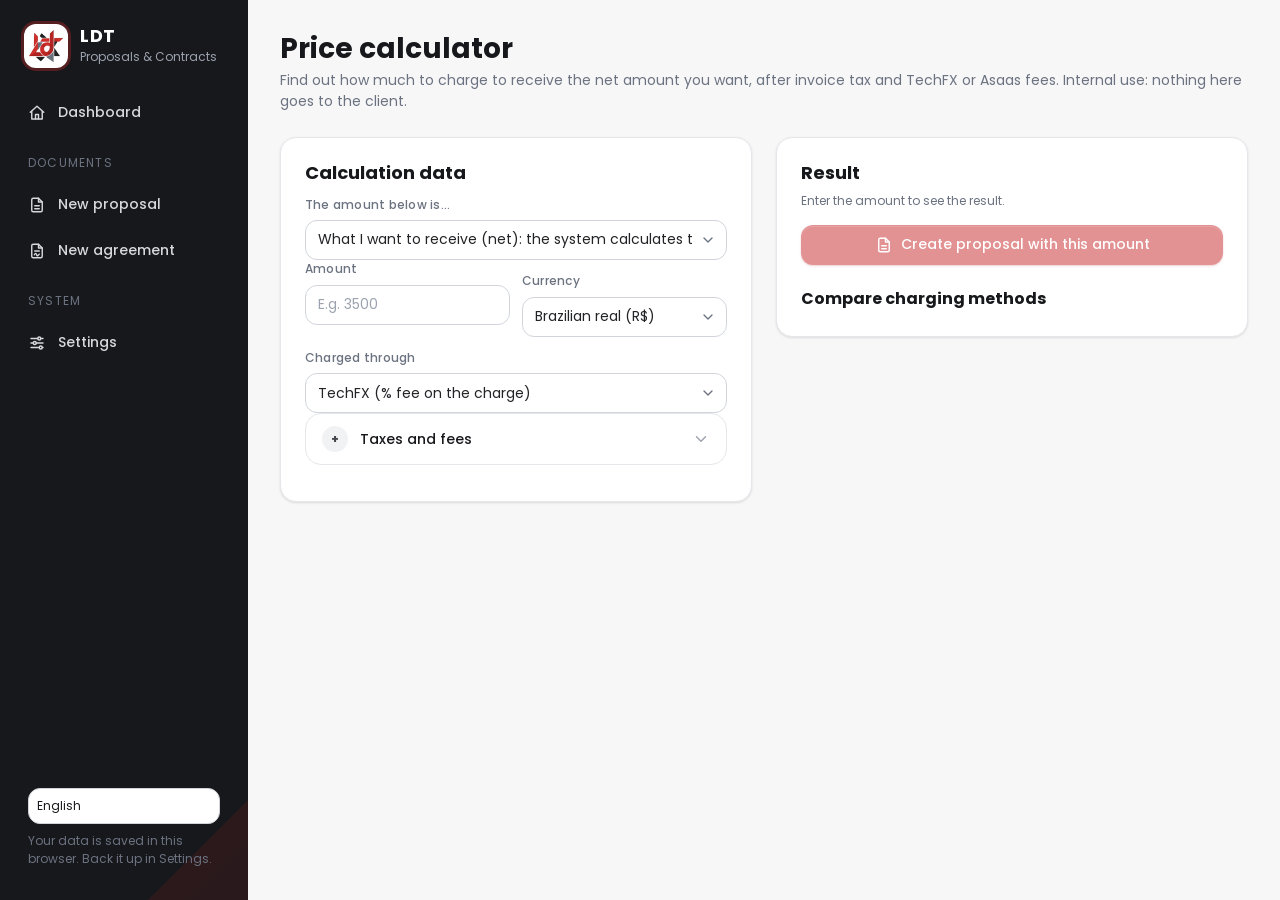
==== calculadora/index.html @ de551b63 "Atualizacao 13-11-2026 21:10" ====
<!doctype html>
<html lang="pt-BR">
<head>
<meta charset="utf-8">
<meta name="viewport" content="width=device-width,initial-scale=1">
<title>Calculadora de preço · LDT Propostas &amp; Contratos</title>
<meta name="robots" content="noindex,nofollow">
<meta name="theme-color" content="#17181B">
<link rel="icon" type="image/png" href="../assets/img/favicon.png">
<link rel="apple-touch-icon" href="../assets/img/apple-touch-icon.png">
<link rel="preload" href="../assets/fonts/poppins-400.woff" as="font" type="font/woff" crossorigin>
<link rel="stylesheet" href="../assets/css/tokens.css">
<link rel="stylesheet" href="../assets/css/base.css">
<link rel="stylesheet" href="../assets/css/app.css">
<link rel="stylesheet" href="../assets/css/documents.css">
</head>
<body data-root="../">
<noscript><p style="padding:24px">Este sistema precisa de JavaScript para funcionar.</p></noscript>
<div id="content" tabindex="-1">
  <div class="page">
    <header class="page-head"><div><h1>Calculadora de preço</h1><p>Descubra quanto cobrar para receber o líquido que você quer, descontando imposto da nota fiscal e taxas da TechFX ou do Asaas. Uso interno: nada daqui vai para o cliente.</p></div></header>
    <div class="cfg-grid" id="calc">
      <section class="card cfg-card" aria-labelledby="h-in">
        <h2 id="h-in">Dados do cálculo</h2>
        <label class="field"><span>O valor abaixo é…</span>
          <select data-k="modo"><option value="liq">Quanto quero receber (líquido): o sistema calcula o preço</option><option value="preco">O preço que vou cobrar: o sistema mostra quanto sobra</option></select></label>
        <div class="row">
          <label class="field"><span>Valor</span><input data-k="v1" placeholder="Ex.: 3500" inputmode="decimal"></label>
          <label class="field"><span>Moeda</span><select data-k="moeda"><option value="BRL">Real (R$)</option><option value="USD">Dólar (US$)</option><option value="EUR">Euro (€)</option></select></label>
        </div>
        <label class="field"><span>Cobrança pelo</span><select data-k="gateway"><option value="techfx">TechFX (taxa % sobre a cobrança)</option><option value="asaas">Asaas (Pix, boleto ou cartão)</option></select></label>
        <div id="asaasBox">
          <div class="row">
            <label class="field"><span>Forma de pagamento (Asaas)</span><select data-k="meio"><option value="pix">Pix</option><option value="boleto">Boleto</option><option value="cartao">Cartão de crédito</option></select></label>
            <label class="field" id="f-parc"><span>Parcelas</span><select data-k="parc"><option>1</option><option>2</option><option>3</option><option>4</option><option>5</option><option>6</option><option>7</option><option>8</option><option>9</option><option>10</option><option>11</option><option>12</option></select></label>
          </div>
          <label class="check" id="f-antic"><input type="checkbox" data-k="antic"> Antecipar recebimento (cobra por mês antecipado)</label>
        </div>

        <details class="acc"><summary><span class="step">+</span>Impostos e taxas<svg class="i chev" aria-hidden="true"><use href="#i-chevron"/></svg></summary><div class="acc-body">
          <div class="row"><label class="field"><span>Imposto da nota fiscal (%)</span><input data-k="imp" inputmode="decimal"></label><label class="field"><span>Taxa TechFX (%)</span><input data-k="techfx" inputmode="decimal"></label></div>
          <div class="row"><label class="field"><span>Outros custos (%)</span><input data-k="oc" inputmode="decimal"></label>
          <label class="field"><span>Arredondar o preço calculado</span><select data-k="arr"><option value="0">Sem arredondar</option><option value="1">Para cima, ao inteiro</option><option value="10">Para cima, múltiplo de 10</option><option value="50">Para cima, múltiplo de 50</option></select></label></div>
          <p class="sub">Taxas do Asaas</p>
          <div class="row"><label class="field"><span>Pix (R$)</span><input data-k="fpix" inputmode="decimal"></label><label class="field"><span>Boleto (R$)</span><input data-k="fbol" inputmode="decimal"></label></div>
          <div class="row three"><label class="field"><span>Cartão 1x (%)</span><input data-k="c1" inputmode="decimal"></label><label class="field"><span>Cartão 2–6x (%)</span><input data-k="c2" inputmode="decimal"></label><label class="field"><span>Cartão 7–12x (%)</span><input data-k="c3" inputmode="decimal"></label></div>
          <div class="row"><label class="field"><span>Cartão: taxa fixa (R$)</span><input data-k="fcar" inputmode="decimal"></label><label class="field"><span>Antecipação (% ao mês)</span><input data-k="fant" inputmode="decimal"></label></div>
          <p class="hint">Alterações aqui valem só para este cálculo. Para mudar os padrões, use Configurações.</p>
        </div></details>
      </section>
      <section class="card cfg-card" aria-labelledby="h-out">
        <h2 id="h-out">Resultado</h2>
        <div id="calcOut" aria-live="polite"></div>
        <button class="btn btn-primary btn-block" id="use" type="button" style="margin-top:16px"><svg class="i" aria-hidden="true"><use href="#i-file"/></svg>Criar proposta com este valor</button>
        <h3 style="margin:24px 0 4px;font-size:1rem">Comparar formas de cobrança</h3>
        <div id="cmpOut"></div>
      </section>
    </div>
  </div>
</div>
<script src="../assets/js/core/format.js"></script>
<script src="../assets/js/core/store.js"></script>
<script src="../assets/js/core/docs-i18n.js"></script>
<script src="../assets/js/core/pricing.js"></script>
<script src="../assets/js/core/i18n-dict.js"></script>
<script src="../assets/js/core/i18n.js"></script>
<script src="../assets/js/core/ui.js"></script>
<script src="../assets/js/modules/shell.js"></script>
<script src="../assets/js/modules/calculadora.js"></script>
</body>
</html>
---- assets/css/tokens.css ----
/* ==========================================================================
   LDT · Design Tokens
   Paleta extraída da logo (vermelho, grafite e cinza). Escala de espaçamento
   de 4 px, motion entre 200 e 500 ms (Framework LDT · Módulo 3).
   ========================================================================== */
@font-face{font-family:"Poppins";font-style:normal;font-weight:400;font-display:swap;src:url("../fonts/poppins-400.woff") format("woff")}
@font-face{font-family:"Poppins";font-style:normal;font-weight:500;font-display:swap;src:url("../fonts/poppins-500.woff") format("woff")}
@font-face{font-family:"Poppins";font-style:normal;font-weight:700;font-display:swap;src:url("../fonts/poppins-700.woff") format("woff")}

:root{
  /* Cores · marca */
  --red-50:#FEF3F3; --red-100:#FBE3E3; --red-200:#F5BDBE;
  --red-500:#C8282A; --red-600:#A71F22; --red-700:#861819;
  /* Cores · neutras */
  --ink-950:#101113; --ink-900:#17181B; --ink-800:#222326; --ink-700:#2E3035; --ink-600:#44474E;
  --gray-500:#6B7280; --gray-400:#9CA3AF; --gray-300:#D1D5DB; --gray-200:#E5E7EB; --gray-100:#F1F2F4; --gray-50:#F7F7F8;
  --white:#FFFFFF;
  /* Cores · estados */
  --ok-700:#166534;   --ok-100:#DCFCE7;
  --warn-700:#92400E; --warn-100:#FEF3C7;
  --info-700:#1E40AF; --info-100:#DBEAFE;
  --danger-700:#991B1B; --danger-100:#FEE2E2;

  /* Tipografia */
  --font-sans:"Poppins",system-ui,-apple-system,"Segoe UI",Roboto,Arial,sans-serif;
  --fs-xs:.75rem; --fs-sm:.8125rem; --fs-md:.875rem; --fs-base:1rem; --fs-lg:1.125rem;
  --fs-xl:1.375rem; --fs-2xl:1.75rem; --fs-3xl:2.25rem;
  --lh-tight:1.2; --lh-base:1.55;

  /* Espaçamento (4 px) */
  --s-1:4px; --s-2:8px; --s-3:12px; --s-4:16px; --s-5:20px; --s-6:24px; --s-8:32px; --s-10:40px; --s-12:48px; --s-16:64px;

  /* Raios, sombras e motion */
  --r-sm:8px; --r-md:12px; --r-lg:16px; --r-xl:24px; --r-pill:999px;
  --sh-xs:0 1px 2px rgba(16,17,19,.06);
  --sh-sm:0 1px 3px rgba(16,17,19,.08),0 1px 2px rgba(16,17,19,.04);
  --sh-md:0 6px 16px -4px rgba(16,17,19,.12),0 2px 6px rgba(16,17,19,.05);
  --sh-lg:0 18px 40px -12px rgba(16,17,19,.25);
  --ease:cubic-bezier(.2,.7,.2,1);
  --t-fast:200ms; --t-base:300ms;

  /* Layout */
  --sidebar-w:248px; --form-w:460px; --bar-h:72px;
  --focus:0 0 0 3px rgba(200,40,42,.28);
}
@media (prefers-reduced-motion:reduce){:root{--t-fast:1ms;--t-base:1ms}}
---- assets/css/base.css ----
/* Reset + componentes base */
*,*::before,*::after{box-sizing:border-box}
*{margin:0}
html{-webkit-text-size-adjust:100%;text-size-adjust:100%}
body{font-family:var(--font-sans);font-size:var(--fs-md);line-height:var(--lh-base);color:var(--ink-800);background:var(--gray-50);-webkit-font-smoothing:antialiased;-webkit-print-color-adjust:exact;print-color-adjust:exact}
img,svg{display:block;max-width:100%}
button,input,select,textarea{font:inherit;color:inherit}
a{color:var(--red-600);text-decoration:none}
a:hover{text-decoration:underline}
h1,h2,h3,h4{line-height:var(--lh-tight);color:var(--ink-900);font-weight:700}
:focus-visible{outline:none;box-shadow:var(--focus);border-radius:var(--r-sm)}
.sr-only{position:absolute;width:1px;height:1px;margin:-1px;padding:0;overflow:hidden;clip:rect(0,0,0,0);white-space:nowrap;border:0}
.skip{position:absolute;left:-999px;top:8px;background:var(--ink-900);color:#fff;padding:var(--s-2) var(--s-4);border-radius:var(--r-sm);z-index:200}
.skip:focus{left:8px}
.i{width:18px;height:18px;flex:none;fill:none;stroke:currentColor;stroke-width:1.9;stroke-linecap:round;stroke-linejoin:round}
.i-lg{width:22px;height:22px}

/* Botões */
.btn{display:inline-flex;align-items:center;justify-content:center;gap:var(--s-2);min-height:40px;padding:0 var(--s-4);border:1px solid transparent;border-radius:var(--r-md);font-weight:500;font-size:var(--fs-md);cursor:pointer;white-space:nowrap;transition:background var(--t-fast) var(--ease),border-color var(--t-fast) var(--ease),box-shadow var(--t-fast) var(--ease),transform var(--t-fast) var(--ease);text-decoration:none}
.btn:hover{text-decoration:none}
.btn:active{transform:translateY(1px)}
.btn-primary{background:var(--red-500);color:#fff;box-shadow:0 1px 2px rgba(167,31,34,.4),inset 0 1px 0 rgba(255,255,255,.14)}
.btn-primary:hover{background:var(--red-600)}
.btn-dark{background:var(--ink-800);color:#fff}.btn-dark:hover{background:var(--ink-950)}
.btn-secondary{background:#fff;color:var(--ink-800);border-color:var(--gray-300);box-shadow:var(--sh-xs)}
.btn-secondary:hover{border-color:var(--gray-400);background:var(--gray-50)}
.btn-ghost{background:transparent;color:var(--ink-600)}
.btn-ghost:hover{background:var(--gray-100)}
.btn-danger{background:#fff;color:var(--danger-700);border-color:var(--red-200)}
.btn-danger:hover{background:var(--danger-100)}
.btn-sm{min-height:32px;padding:0 var(--s-3);font-size:var(--fs-sm);border-radius:var(--r-sm)}
.btn-block{width:100%}
.btn[disabled]{opacity:.5;cursor:not-allowed}
.icon-btn{display:inline-grid;place-items:center;width:32px;height:32px;border:0;border-radius:var(--r-sm);background:transparent;color:var(--gray-500);cursor:pointer;transition:background var(--t-fast) var(--ease),color var(--t-fast) var(--ease)}
.icon-btn:hover{background:var(--gray-100);color:var(--ink-800)}
.icon-btn.danger:hover{background:var(--danger-100);color:var(--danger-700)}

/* Campos */
.field{display:flex;flex-direction:column;gap:6px;margin-top:var(--s-3)}
.field:first-child{margin-top:0}
.field>span,.field>label{font-size:var(--fs-xs);font-weight:500;color:var(--gray-500);letter-spacing:.02em}
.field small{font-size:var(--fs-xs);color:var(--gray-500);line-height:1.4}
.field small.warn{color:var(--warn-700)}
input[type=text],input[type=date],input[type=email],input[type=tel],input[type=number],input:not([type]),select,textarea{width:100%;min-height:40px;padding:8px 12px;border:1px solid var(--gray-300);border-radius:var(--r-md);background:#fff;font-size:var(--fs-md);transition:border-color var(--t-fast) var(--ease),box-shadow var(--t-fast) var(--ease)}
textarea{resize:vertical;min-height:88px;line-height:1.5}
input:hover,select:hover,textarea:hover{border-color:var(--gray-400)}
input:focus,select:focus,textarea:focus{outline:none;border-color:var(--red-500);box-shadow:var(--focus)}
input::placeholder,textarea::placeholder{color:var(--gray-400)}
select{appearance:none;background-image:url("data:image/svg+xml,%3Csvg xmlns='http://www.w3.org/2000/svg' width='16' height='16' viewBox='0 0 24 24' fill='none' stroke='%236B7280' stroke-width='2' stroke-linecap='round' stroke-linejoin='round'%3E%3Cpath d='M6 9l6 6 6-6'/%3E%3C/svg%3E");background-repeat:no-repeat;background-position:right 10px center;padding-right:34px}
.row{display:grid;grid-template-columns:1fr 1fr;gap:var(--s-3)}
.row.three{grid-template-columns:repeat(3,1fr)}
.check{display:flex;align-items:flex-start;gap:var(--s-2);margin-top:var(--s-3);font-size:var(--fs-md);color:var(--ink-700);cursor:pointer}
.check input{width:18px;height:18px;margin-top:2px;accent-color:var(--red-500);flex:none}
.hint{font-size:var(--fs-xs);color:var(--gray-500);margin-top:var(--s-2);line-height:1.45}
.sub{font-size:var(--fs-xs);font-weight:700;letter-spacing:.08em;text-transform:uppercase;color:var(--red-600);margin:var(--s-5) 0 0}

/* Cards, badges, tabelas */
.card{background:#fff;border:1px solid var(--gray-200);border-radius:var(--r-lg);box-shadow:var(--sh-sm)}
.badge{display:inline-flex;align-items:center;gap:6px;padding:2px 10px;border-radius:var(--r-pill);font-size:var(--fs-xs);font-weight:500;background:var(--gray-100);color:var(--ink-600)}
.badge::before{content:"";width:6px;height:6px;border-radius:50%;background:currentColor}
.badge.ok{background:var(--ok-100);color:var(--ok-700)}
.badge.warn{background:var(--warn-100);color:var(--warn-700)}
.badge.info{background:var(--info-100);color:var(--info-700)}
.badge.danger{background:var(--danger-100);color:var(--danger-700)}
.badge.red{background:var(--red-100);color:var(--red-700)}
.chip{display:inline-flex;align-items:center;min-height:32px;padding:0 var(--s-3);border:1px solid var(--gray-300);border-radius:var(--r-pill);background:#fff;font-size:var(--fs-sm);cursor:pointer;color:var(--ink-600);transition:all var(--t-fast) var(--ease)}
.chip:hover{border-color:var(--gray-400)}
.chip[aria-pressed=true]{background:var(--ink-800);border-color:var(--ink-800);color:#fff}

/* Modal e toast */
.modal-back{position:fixed;inset:0;background:rgba(16,17,19,.55);display:grid;place-items:center;padding:var(--s-4);z-index:100;animation:fade var(--t-fast) var(--ease)}
.modal{width:min(440px,100%);background:#fff;border-radius:var(--r-xl);box-shadow:var(--sh-lg);padding:var(--s-6);animation:pop var(--t-base) var(--ease)}
.modal h2{font-size:var(--fs-lg);margin-bottom:var(--s-2)}
.modal p{color:var(--gray-500);font-size:var(--fs-md)}
.modal-actions{display:flex;justify-content:flex-end;gap:var(--s-2);margin-top:var(--s-6)}
.toasts{position:fixed;right:var(--s-4);bottom:var(--s-4);display:flex;flex-direction:column;gap:var(--s-2);z-index:150;max-width:min(380px,calc(100vw - 32px))}
.toast{display:flex;gap:var(--s-3);align-items:flex-start;background:var(--ink-900);color:#fff;padding:var(--s-3) var(--s-4);border-radius:var(--r-md);box-shadow:var(--sh-lg);font-size:var(--fs-md);animation:slide var(--t-base) var(--ease)}
.toast.ok .i{color:#86EFAC}.toast.err .i{color:#FCA5A5}.toast.warn .i{color:#FCD34D}
@keyframes fade{from{opacity:0}to{opacity:1}}
@keyframes pop{from{opacity:0;transform:translateY(8px) scale(.98)}to{opacity:1;transform:none}}
@keyframes slide{from{opacity:0;transform:translateX(16px)}to{opacity:1;transform:none}}
---- assets/css/app.css ----
/* App shell, painel, editor */
.app{display:grid;grid-template-columns:var(--sidebar-w) minmax(0,1fr);min-height:100vh}
.sidebar{position:sticky;top:0;height:100vh;display:flex;flex-direction:column;background:var(--ink-900);color:#fff;padding:var(--s-5) var(--s-4);overflow:hidden}
.sidebar::before{content:"";position:absolute;inset:auto -60px -60px auto;width:220px;height:220px;background:linear-gradient(135deg,var(--red-500),var(--red-700));clip-path:polygon(100% 0,100% 100%,0 100%);opacity:.14;pointer-events:none}
.brand{display:flex;align-items:center;gap:var(--s-3);padding:var(--s-1) var(--s-2) var(--s-6);color:#fff;text-decoration:none}
.brand:hover{text-decoration:none}
.brand-mark{display:grid;place-items:center;width:44px;height:44px;border-radius:var(--r-md);background:#fff;overflow:hidden;box-shadow:0 0 0 3px rgba(200,40,42,.35)}
.brand-mark img{width:36px;height:36px;object-fit:contain}
.brand-text b{display:block;font-size:var(--fs-lg);letter-spacing:.04em;line-height:1.1}
.brand-text small{display:block;font-size:var(--fs-xs);color:var(--gray-400);margin-top:2px}
.nav{display:flex;flex-direction:column;gap:var(--s-1)}
.nav-label{font-size:var(--fs-xs);letter-spacing:.1em;text-transform:uppercase;color:var(--gray-500);padding:var(--s-4) var(--s-3) var(--s-2)}
.nav a{position:relative;display:flex;align-items:center;gap:var(--s-3);padding:10px var(--s-3);border-radius:var(--r-md);color:#D6D8DC;font-weight:500;text-decoration:none;transition:background var(--t-fast) var(--ease),color var(--t-fast) var(--ease)}
.nav a:hover{background:rgba(255,255,255,.07);color:#fff}
.nav a[aria-current=page]{background:rgba(200,40,42,.2);color:#fff}
.nav a[aria-current=page]::before{content:"";position:absolute;left:-16px;top:8px;bottom:8px;width:4px;border-radius:0 4px 4px 0;background:var(--red-500)}
.lang select{width:100%;min-height:36px;border:1px solid var(--gray-300);border-radius:var(--r-md);background:#fff;padding:0 8px;font:inherit;color:var(--ink-900);margin-bottom:var(--s-2)}
.sidebar-foot{margin-top:auto;padding:var(--s-3);font-size:var(--fs-xs);color:var(--gray-500);line-height:1.5;position:relative}
.main{min-width:0}
.page{max-width:1180px;margin:0 auto;padding:var(--s-8) var(--s-8) var(--s-16)}
.page-head{display:flex;justify-content:space-between;align-items:flex-end;gap:var(--s-4);flex-wrap:wrap;margin-bottom:var(--s-6)}
.page-head h1{font-size:var(--fs-2xl)}
.page-head p{color:var(--gray-500);margin-top:var(--s-1)}

/* Painel */
.hero{position:relative;overflow:hidden;border-radius:var(--r-xl);background:linear-gradient(120deg,var(--ink-900) 0%,var(--ink-700) 100%);color:#fff;padding:var(--s-10) var(--s-10);margin-bottom:var(--s-6);box-shadow:var(--sh-md)}
.hero::before{content:"";position:absolute;right:-40px;top:-60px;width:360px;height:360px;background:var(--red-500);clip-path:polygon(100% 0,100% 100%,0 0);opacity:.95}
.hero::after{content:"";position:absolute;right:120px;top:0;width:170px;height:170px;background:var(--red-700);clip-path:polygon(0 0,100% 0,0 100%);opacity:.9}
.hero>*{position:relative;z-index:1}
.hero .eyebrow{font-size:var(--fs-xs);letter-spacing:.14em;text-transform:uppercase;color:#FCA5A5;font-weight:700}
.hero h1{color:#fff;font-size:var(--fs-3xl);margin:var(--s-2) 0 var(--s-2);max-width:18ch}
.hero p{color:#C9CBD1;max-width:46ch}
.hero-actions{display:flex;gap:var(--s-3);flex-wrap:wrap;margin-top:var(--s-6)}
.hero .btn-secondary{background:rgba(255,255,255,.1);color:#fff;border-color:rgba(255,255,255,.25);box-shadow:none}
.hero .btn-secondary:hover{background:rgba(255,255,255,.18)}
.kpis{display:grid;grid-template-columns:repeat(4,1fr);gap:var(--s-4);margin-bottom:var(--s-6)}
.kpi{padding:var(--s-5);position:relative;overflow:hidden}
.kpi .k-icon{display:grid;place-items:center;width:36px;height:36px;border-radius:var(--r-sm);background:var(--red-50);color:var(--red-500);margin-bottom:var(--s-3)}
.kpi .k-label{font-size:var(--fs-sm);color:var(--gray-500)}
.kpi .k-value{font-size:var(--fs-2xl);font-weight:700;color:var(--ink-900);line-height:1.2;margin-top:2px;font-variant-numeric:tabular-nums}
.kpi .k-note{font-size:var(--fs-xs);color:var(--gray-500);margin-top:var(--s-1)}
.list-head{display:flex;gap:var(--s-3);align-items:center;flex-wrap:wrap;padding:var(--s-4) var(--s-5);border-bottom:1px solid var(--gray-200)}
.list-head h2{font-size:var(--fs-lg);margin-right:auto}
.search{position:relative;min-width:220px}
.search .i{position:absolute;left:12px;top:11px;color:var(--gray-400)}
.search input{padding-left:36px}
.table-wrap{overflow-x:auto}
table.list{width:100%;border-collapse:collapse}
table.list th{text-align:left;font-size:var(--fs-xs);font-weight:500;letter-spacing:.05em;text-transform:uppercase;color:var(--gray-500);padding:var(--s-3) var(--s-5);background:var(--gray-50);border-bottom:1px solid var(--gray-200);white-space:nowrap}
table.list td{padding:var(--s-3) var(--s-5);border-bottom:1px solid var(--gray-100);vertical-align:middle}
table.list tr:last-child td{border-bottom:0}
table.list tbody tr{transition:background var(--t-fast) var(--ease)}
table.list tbody tr:hover{background:var(--gray-50)}
.doc-title{display:flex;align-items:center;gap:var(--s-3);min-width:220px}
.doc-ico{display:grid;place-items:center;width:36px;height:36px;border-radius:var(--r-sm);flex:none}
.doc-ico.proposta{background:var(--red-50);color:var(--red-500)}
.doc-ico.contrato{background:var(--gray-100);color:var(--ink-700)}
.doc-title a{font-weight:500;color:var(--ink-900)}
.doc-title small{display:block;color:var(--gray-500);font-size:var(--fs-xs)}
.num{font-variant-numeric:tabular-nums;white-space:nowrap}
.row-actions{display:flex;gap:2px;justify-content:flex-end}
.status-select{min-height:32px;padding:2px 30px 2px 10px;font-size:var(--fs-sm);border-radius:var(--r-pill)}
.empty{text-align:center;padding:var(--s-16) var(--s-6);color:var(--gray-500)}
.empty .e-ico{display:grid;place-items:center;width:56px;height:56px;margin:0 auto var(--s-4);border-radius:var(--r-lg);background:var(--red-50);color:var(--red-500)}
.empty h3{font-size:var(--fs-lg);margin-bottom:var(--s-1)}
.empty .btn{margin-top:var(--s-5)}

/* Configurações */
.cfg-grid{display:grid;grid-template-columns:repeat(2,minmax(0,1fr));gap:var(--s-6);align-items:start}
.cfg-card{padding:var(--s-6)}
.cfg-card h2{font-size:var(--fs-lg);margin-bottom:var(--s-1)}
.cfg-card>p{color:var(--gray-500);margin-bottom:var(--s-4)}
.cfg-card.wide{grid-column:1/-1}
.backup-actions{display:flex;gap:var(--s-3);flex-wrap:wrap;margin-top:var(--s-4)}

/* Editor */
.editor{display:flex;flex-direction:column;height:100vh;min-width:0}
.editor-bar{display:flex;align-items:center;justify-content:space-between;gap:var(--s-4);min-height:var(--bar-h);padding:var(--s-3) var(--s-6);background:#fff;border-bottom:1px solid var(--gray-200);flex-wrap:wrap}
.bar-title{font-size:var(--fs-lg)}
.bar-sub{font-size:var(--fs-xs);color:var(--gray-500);display:flex;gap:var(--s-2);align-items:center}
.bar-actions{display:flex;gap:var(--s-2);align-items:center;flex-wrap:wrap}
.bar-actions .status-select{min-width:150px}
.editor-body{flex:1;min-height:0;display:grid;grid-template-columns:var(--form-w) minmax(0,1fr)}
.form-panel{overflow-y:auto;background:#fff;border-right:1px solid var(--gray-200);padding:var(--s-4) var(--s-4) var(--s-16)}
.preview-panel{position:relative;overflow:auto;background:var(--gray-200);background-image:radial-gradient(var(--gray-300) 1px,transparent 1px);background-size:18px 18px;padding:var(--s-8) var(--s-6) var(--s-16)}
.preview-toolbar{position:sticky;top:0;z-index:5;display:flex;justify-content:center;margin:calc(-1*var(--s-4)) 0 var(--s-4)}
.zoom{display:flex;align-items:center;gap:2px;background:var(--ink-900);color:#fff;border-radius:var(--r-pill);padding:4px;box-shadow:var(--sh-md)}
.zoom button{border:0;background:transparent;color:#fff;min-width:32px;height:32px;border-radius:var(--r-pill);cursor:pointer;font-weight:500}
.zoom button:hover{background:rgba(255,255,255,.14)}
.zoom output{min-width:52px;text-align:center;font-size:var(--fs-sm);font-variant-numeric:tabular-nums}
.pending{display:inline-flex;align-items:center;gap:6px;margin-left:var(--s-3);font-size:var(--fs-xs);padding:2px 10px;border-radius:var(--r-pill);background:var(--warn-100);color:var(--warn-700)}
.doc-viewport{display:flex;flex-direction:column;align-items:center;gap:var(--s-6);transform-origin:top center}
.mobile-tabs{display:none}

/* Acordeões do formulário */
.acc{border:1px solid var(--gray-200);border-radius:var(--r-lg);margin-bottom:var(--s-3);background:#fff;transition:box-shadow var(--t-fast) var(--ease)}
.acc[open]{box-shadow:var(--sh-sm);border-color:var(--gray-300)}
.acc>summary{display:flex;align-items:center;gap:var(--s-3);padding:var(--s-3) var(--s-4);cursor:pointer;list-style:none;font-weight:500;color:var(--ink-900);border-radius:var(--r-lg)}
.acc>summary::-webkit-details-marker{display:none}
.acc>summary .step{display:grid;place-items:center;width:26px;height:26px;border-radius:50%;background:var(--gray-100);color:var(--ink-600);font-size:var(--fs-xs);font-weight:700;flex:none}
.acc[open]>summary .step{background:var(--red-500);color:#fff}
.acc>summary .chev{margin-left:auto;color:var(--gray-400);transition:transform var(--t-fast) var(--ease)}
.acc[open]>summary .chev{transform:rotate(180deg)}
.acc-body{padding:0 var(--s-4) var(--s-5)}
.calc-card{margin-top:var(--s-4);border:1px solid var(--gray-200);border-radius:var(--r-md);background:var(--gray-50);padding:var(--s-3) var(--s-4)}
.calc-card h4{font-size:var(--fs-sm);color:var(--red-600);margin-bottom:var(--s-2)}
.ln{display:flex;justify-content:space-between;gap:var(--s-2);font-size:var(--fs-sm);padding:3px 0;color:var(--gray-500)}
.ln b{color:var(--ink-900)}
.ln.tot{border-top:1px solid var(--gray-300);margin-top:var(--s-2);padding-top:var(--s-2);font-weight:700;color:var(--red-600)}
table.ct{width:100%;border-collapse:collapse;margin-top:var(--s-3);font-size:var(--fs-sm)}
table.ct th{background:var(--ink-800);color:#fff;text-align:left;padding:6px 8px;font-weight:500}
table.ct td{padding:6px 8px;border-bottom:1px solid var(--gray-200)}

@media (max-width:1280px){:root{--form-w:400px}.kpis{grid-template-columns:repeat(2,1fr)}}
@media (max-width:1024px){
  .app{grid-template-columns:1fr}
  .sidebar{position:sticky;top:0;z-index:40;height:auto;flex-direction:row;align-items:center;gap:var(--s-3);padding:var(--s-2) var(--s-3);overflow-x:auto}
  .sidebar::before,.nav-label,.sidebar-foot p,.brand-text small{display:none}
  .sidebar-foot{margin:0 0 0 auto;padding:0}
  .brand{padding:0}.brand-mark{width:36px;height:36px}.brand-mark img{width:30px;height:30px}
  .nav{flex-direction:row;gap:var(--s-1)}
  .nav a{padding:8px 12px;white-space:nowrap}.nav a[aria-current=page]::before{display:none}
  .editor{height:auto;min-height:calc(100vh - 54px)}
  .editor-body{display:block}
  .form-panel,.preview-panel{min-height:70vh;border:0}
  .mobile-tabs{display:flex;gap:var(--s-2);padding:var(--s-2) var(--s-4);background:#fff;border-bottom:1px solid var(--gray-200)}
  .mobile-tabs .chip{flex:1;justify-content:center}
  .editor[data-tab=form] .preview-panel,.editor[data-tab=preview] .form-panel{display:none}
  .page{padding:var(--s-5) var(--s-4) var(--s-12)}
  .cfg-grid{grid-template-columns:1fr}
  .hero{padding:var(--s-8) var(--s-6)}.hero h1{font-size:var(--fs-2xl)}
}
@media (max-width:560px){.kpis{grid-template-columns:1fr 1fr}.kpi .k-value{font-size:var(--fs-xl)}.row.three{grid-template-columns:1fr}}
---- assets/css/documents.css ----
/* ==========================================================================
   Documentos A4 (proposta e contrato) + impressão
   ========================================================================== */
.sheet{position:relative;width:210mm;height:297mm;background:#fff;color:var(--ink-800);overflow:hidden;flex:none;box-shadow:0 10px 30px -8px rgba(16,17,19,.3);font-size:9.5pt;line-height:1.55;break-after:page;page-break-after:always}
.sheet:last-child{break-after:auto;page-break-after:auto}
.sheet .topbar{position:absolute;inset:0 0 auto 0;height:5mm;background:var(--red-500)}
.sheet .topbar::after{content:"";position:absolute;left:0;top:0;height:5mm;width:60mm;background:var(--ink-800)}
.sheet .ph{position:absolute;left:20mm;right:20mm;top:11mm;display:flex;justify-content:space-between;align-items:center}
.sheet .ph img{height:11mm;width:auto}
.sheet .ph span{font-size:8pt;color:var(--gray-500);font-weight:500}
.sheet .pf{position:absolute;left:20mm;right:20mm;bottom:10mm;border-top:1px solid var(--gray-200);padding-top:3mm;display:flex;justify-content:space-between;gap:8mm;font-size:7.5pt;color:var(--gray-500)}
.sheet .pad{position:absolute;inset:0;padding:30mm 20mm 24mm}
.sheet p,.sheet li,.sheet td{font-size:9.5pt;line-height:1.55}
.sheet p{margin-bottom:2.5mm}
.sheet h2{font-size:21pt;line-height:1.15;margin:1.5mm 0 5mm;color:var(--ink-900)}
.sheet h3{font-size:10.5pt;margin:5mm 0 2mm;color:var(--ink-900)}
.sheet .eb{font-size:8pt;font-weight:700;color:var(--red-500);letter-spacing:.12em;text-transform:uppercase}
.sheet .sp{height:6mm}
.sheet .note{font-size:7.5pt;color:var(--gray-500);margin-top:2mm}
.sheet ul.b{list-style:none;padding:0;margin:0 0 3mm}
.sheet ul.b li{position:relative;padding-left:5mm;margin-bottom:1.6mm}
.sheet ul.b li::before{content:"";position:absolute;left:0;top:2.1mm;width:2mm;height:2mm;background:var(--red-500);transform:rotate(45deg)}
.sheet table.t{width:100%;border-collapse:collapse;margin-top:2mm}
.sheet table.t th{background:var(--ink-800);color:#fff;text-align:left;font-size:8.5pt;font-weight:500;padding:2.6mm 3mm}
.sheet table.t td{padding:2.6mm 3mm;border-bottom:1px solid var(--gray-200);vertical-align:top}
.sheet table.t td:first-child{font-weight:500;width:42mm}
.sheet table.t td.r,.sheet table.t th.r{text-align:right;white-space:nowrap}
.sheet .ph-mark,.ph-mark{background:#FEF3C7;color:#92400E;border-radius:2px;padding:0 2px}

/* Capa */
.sheet.cover .shapes{position:absolute;right:0;top:0;width:210mm;height:150mm}
.sheet.cover .logo{position:absolute;left:20mm;top:22mm;height:26mm;width:auto}
.sheet.cover .ttl{position:absolute;left:20mm;right:20mm;bottom:78mm}
.sheet.cover .ttl .k{font-size:9pt;font-weight:700;color:var(--red-500);letter-spacing:.14em;text-transform:uppercase}
.sheet.cover .ttl h1{font-size:38pt;line-height:1.05;color:var(--ink-900);margin:4mm 0 5mm}
.sheet.cover .ttl .bar{width:28mm;height:2mm;background:var(--red-500)}
.sheet.cover .client{position:absolute;left:20mm;right:20mm;bottom:22mm;background:var(--ink-800);color:#fff;padding:7mm 8mm;border-left:3mm solid var(--red-500)}
.sheet.cover .client small{display:block;font-size:7.5pt;color:var(--gray-400);letter-spacing:.1em;text-transform:uppercase}
.sheet.cover .client b.nm{display:block;font-size:14pt;margin:1mm 0 4mm;color:#fff}
.sheet.cover .client .meta{display:flex;gap:10mm;font-size:8.5pt;color:var(--gray-300)}
.sheet.cover .client .meta b{color:#fff}
.sheet.cover .contact{position:absolute;left:20mm;right:20mm;bottom:10mm;font-size:7.5pt;color:var(--gray-500)}

/* Investimento */
.sheet .total{display:flex;justify-content:space-between;align-items:center;background:var(--ink-800);color:#fff;padding:6mm 8mm;border-left:3mm solid var(--red-500);margin-top:5mm}
.sheet .total span{font-size:10pt;font-weight:500;letter-spacing:.06em;text-transform:uppercase}
.sheet .total b{font-size:21pt;color:#fff}
.sheet .opts{display:grid;gap:4mm;margin-top:5mm}
.sheet .opt{background:var(--gray-100);border-top:1.2mm solid var(--gray-500);padding:6mm}
.sheet .opt.hl{background:var(--ink-800);color:#fff;border-top-color:var(--red-500)}
.sheet .opt .ot{font-size:8pt;font-weight:700;letter-spacing:.1em;text-transform:uppercase;color:var(--red-500)}
.sheet .opt.hl .ot{color:#FCA5A5}
.sheet .opt .ov{font-size:23pt;font-weight:700;margin:2.5mm 0 1.5mm;line-height:1.15}
.sheet .opt .od{font-size:8pt;color:var(--gray-300)}
.sheet .opt ul{list-style:none;padding:0;margin:3mm 0 0}
.sheet .opt li{font-size:10.5pt;padding:2mm 0;border-bottom:1px solid var(--gray-200)}
.sheet .opt li:last-child{border-bottom:0}
.sheet .opt li small{font-size:8pt;color:var(--gray-500)}

/* Cronograma / aceite */
.sheet .step{display:flex;align-items:center;border-bottom:1px solid var(--gray-200);padding:2.6mm 0}
.sheet .step .n{width:7.5mm;height:7.5mm;background:var(--red-500);color:#fff;font-weight:700;font-size:9pt;display:flex;align-items:center;justify-content:center;margin-right:4mm}
.sheet .step .a{flex:1;font-weight:500}
.sheet .step .d{font-size:9pt;color:var(--gray-500)}
.sheet .box{background:var(--gray-100);border-left:1.2mm solid var(--red-500);padding:5mm 6mm;margin:4mm 0}
.sheet .box p{margin:0 0 3mm}.sheet .box p:last-child{margin:0}
.sheet .cb{display:inline-block;width:3.2mm;height:3.2mm;border:.3mm solid var(--ink-800);margin-right:2mm;vertical-align:-0.5mm;background:#fff}
.sheet .sig{display:flex;gap:14mm;margin-top:8mm}
.sheet .sig div{flex:1;border-top:1px solid var(--ink-800);padding-top:2mm;font-size:8.5pt;line-height:1.4}
.sheet .sig small{color:var(--gray-500);font-size:8pt}
.sheet .thanks{position:absolute;left:20mm;right:20mm;bottom:24mm;background:var(--ink-800);color:#fff;padding:7mm 8mm;border-left:3mm solid var(--red-500)}
.sheet .thanks b{display:block;font-size:12pt;color:#fff;margin-bottom:1mm}
.sheet .thanks span{font-size:8.5pt;color:var(--gray-300)}

/* Contrato */
.sheet.contract .pad{padding:30mm 20mm 24mm}
.sheet.contract .body{display:block}
.sheet.contract .blk{padding-bottom:2.6mm;font-size:9.3pt;line-height:1.5;text-align:justify;hyphens:auto}
.sheet.contract .blk p{margin:0;font-size:9.3pt;text-align:justify}
.sheet.contract .blk ul{margin:1mm 0 0 5mm;padding:0}
.sheet.contract .blk li{font-size:9.3pt;margin-bottom:.8mm;text-align:left}
.sheet.contract .blk.title{text-align:center;padding-bottom:5mm}
.sheet.contract .blk.title h1{font-size:15pt;letter-spacing:.02em;color:var(--ink-900);line-height:1.25}
.sheet.contract .blk.title small{display:block;margin-top:1.5mm;font-size:8.5pt;color:var(--gray-500)}
.sheet.contract .blk.cl{padding-top:3mm;padding-bottom:1.8mm}
.sheet.contract .blk.cl h3{margin:0;font-size:9.6pt;letter-spacing:.03em;color:var(--red-600);text-transform:uppercase}
.sheet.contract .sign-grid{display:grid;grid-template-columns:1fr 1fr;gap:10mm 12mm;padding-top:8mm}
.sheet.contract .sign-grid div{border-top:1px solid var(--ink-800);padding-top:1.6mm;font-size:8.5pt;line-height:1.4;text-align:left}
.sheet.contract .sign-grid small{display:block;color:var(--gray-500);font-size:7.8pt}
.sheet.contract .sign-grid .lbl{font-weight:700;font-size:7.8pt;letter-spacing:.08em;text-transform:uppercase;color:var(--red-600)}
.measure{position:absolute;left:-9999px;top:0;visibility:hidden;width:170mm}
.measure .blk{box-sizing:border-box}

@media print{
  @page{size:A4;margin:0}
  html,body{background:#fff!important}
  .skip,.sidebar,.editor-bar,.mobile-tabs,.form-panel,.preview-toolbar,.toasts,.modal-back,.pending{display:none!important}
  .app{display:block!important}
  .main,.editor,.editor-body,.preview-panel{display:block!important;height:auto!important;min-height:0!important;overflow:visible!important;padding:0!important;margin:0!important;background:none!important;border:0!important}
  .doc-viewport{display:block!important;zoom:1!important;transform:none!important;gap:0!important}
  .sheet{box-shadow:none!important;margin:0!important}
  .ph-mark{background:none!important;color:inherit!important}
}
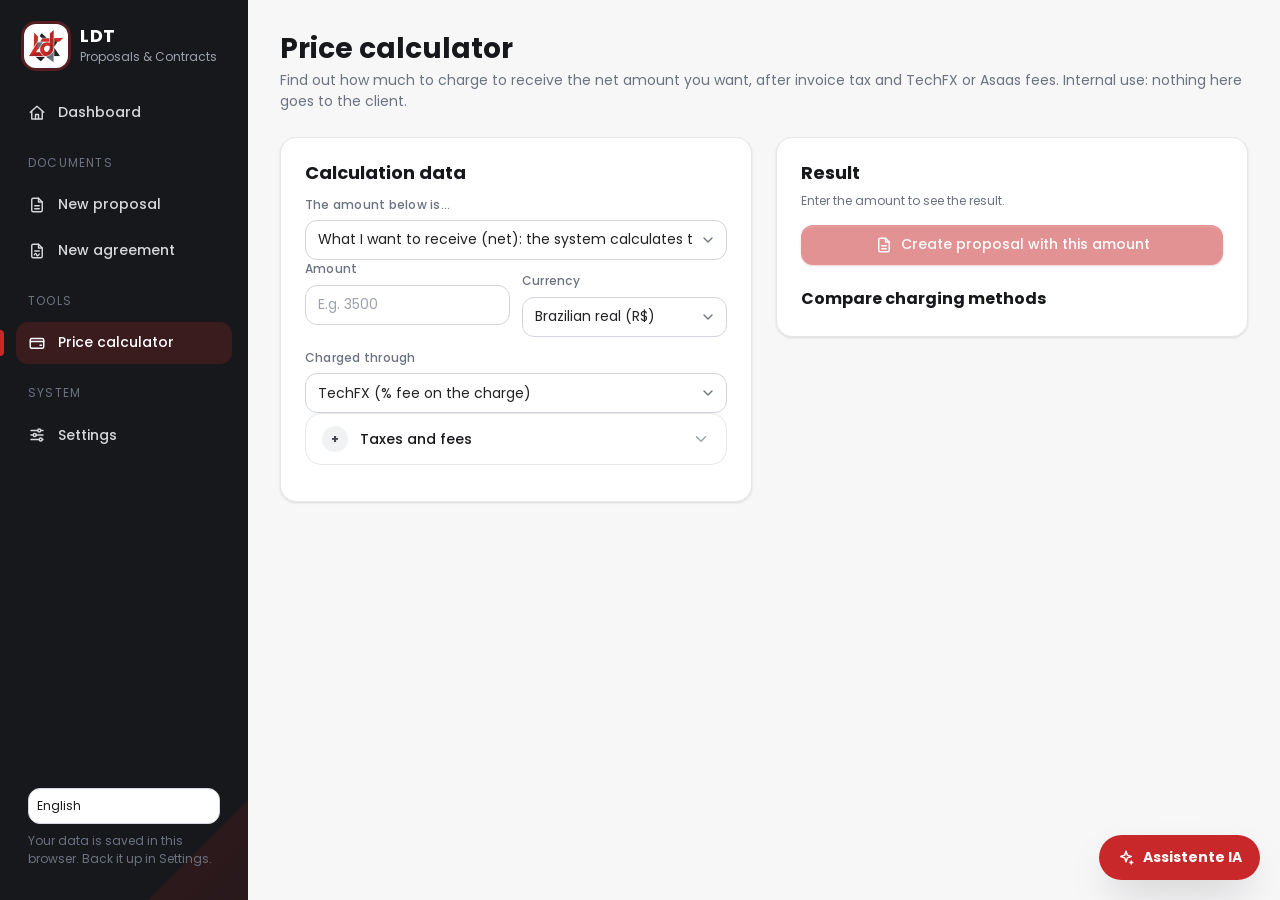
==== commit 738b6f97: "Atualizacao 13-11-2026 21:33" ====
--- a/calculadora/index.html
+++ b/calculadora/index.html
@@ -65,6 +65,7 @@
 <script src="../assets/js/core/i18n-dict.js"></script>
 <script src="../assets/js/core/i18n.js"></script>
 <script src="../assets/js/core/ui.js"></script>
+<script src="../assets/js/core/ia.js"></script>
 <script src="../assets/js/modules/shell.js"></script>
 <script src="../assets/js/modules/calculadora.js"></script>
 </body>
--- a/assets/css/app.css
+++ b/assets/css/app.css
@@ -131,3 +131,26 @@
   .hero{padding:var(--s-8) var(--s-6)}.hero h1{font-size:var(--fs-2xl)}
 }
 @media (max-width:560px){.kpis{grid-template-columns:1fr 1fr}.kpi .k-value{font-size:var(--fs-xl)}.row.three{grid-template-columns:1fr}}
+
+/* Assistente IA */
+.ia-fab{position:fixed;right:20px;bottom:20px;z-index:60;display:inline-flex;align-items:center;gap:8px;padding:12px 18px;border:0;border-radius:var(--r-pill);background:var(--red-500);color:#fff;font:600 var(--fs-md) var(--font-sans);box-shadow:var(--sh-lg,0 8px 24px rgba(16,17,19,.25));cursor:pointer}
+.ia-fab:hover{background:var(--red-600)}.ia-fab:focus-visible{outline:3px solid var(--ink-900);outline-offset:2px}
+.ia-fab .i{width:18px;height:18px;fill:none;stroke:currentColor;stroke-width:2}
+.ia-box{position:fixed;right:20px;bottom:20px;z-index:61;width:min(400px,calc(100vw - 24px));max-height:min(620px,calc(100vh - 40px));display:flex;flex-direction:column;background:#fff;border:1px solid var(--gray-200);border-radius:var(--r-lg);box-shadow:0 16px 48px rgba(16,17,19,.28);overflow:hidden}
+.ia-box[hidden]{display:none}
+.ia-box header{display:flex;justify-content:space-between;align-items:center;padding:12px 16px;background:var(--ink-900);color:#fff}
+.ia-x{background:none;border:0;color:#fff;font-size:22px;line-height:1;cursor:pointer;padding:0 4px}
+.ia-log{flex:1;overflow:auto;padding:12px;display:flex;flex-direction:column;gap:8px;min-height:140px;background:var(--gray-50)}
+.ia-msg{max-width:88%;padding:8px 12px;border-radius:var(--r-md);font-size:var(--fs-sm);line-height:1.45;white-space:pre-wrap}
+.ia-msg.me{align-self:flex-end;background:var(--red-500);color:#fff}
+.ia-msg.bot{align-self:flex-start;background:#fff;border:1px solid var(--gray-200);color:var(--ink-900)}
+.ia-msg.err{background:var(--danger-100);color:var(--danger-700);border-color:var(--danger-100)}
+.ia-msg.wait{color:var(--gray-500);font-style:italic}
+.ia-ex{display:flex;flex-direction:column;gap:6px;padding:8px 12px 0}
+.ia-ex .chip{text-align:left;white-space:normal;font-size:var(--fs-xs);height:auto;padding:6px 10px}
+.ia-form{display:flex;gap:8px;padding:12px;align-items:flex-end}
+.ia-form textarea{flex:1;resize:none;border:1px solid var(--gray-300);border-radius:var(--r-sm);padding:8px 10px;font:inherit;font-size:var(--fs-sm)}
+.ia-form textarea:focus{outline:2px solid var(--red-500);border-color:var(--red-500)}
+.ia-code{display:flex;gap:6px}.ia-code input{flex:1;padding:8px;border:1px solid var(--gray-300);border-radius:var(--r-sm)}
+.ia-note{margin:0;padding:0 12px 10px;font-size:var(--fs-xs);color:var(--gray-500)}
+@media print{.ia-fab,.ia-box{display:none!important}}
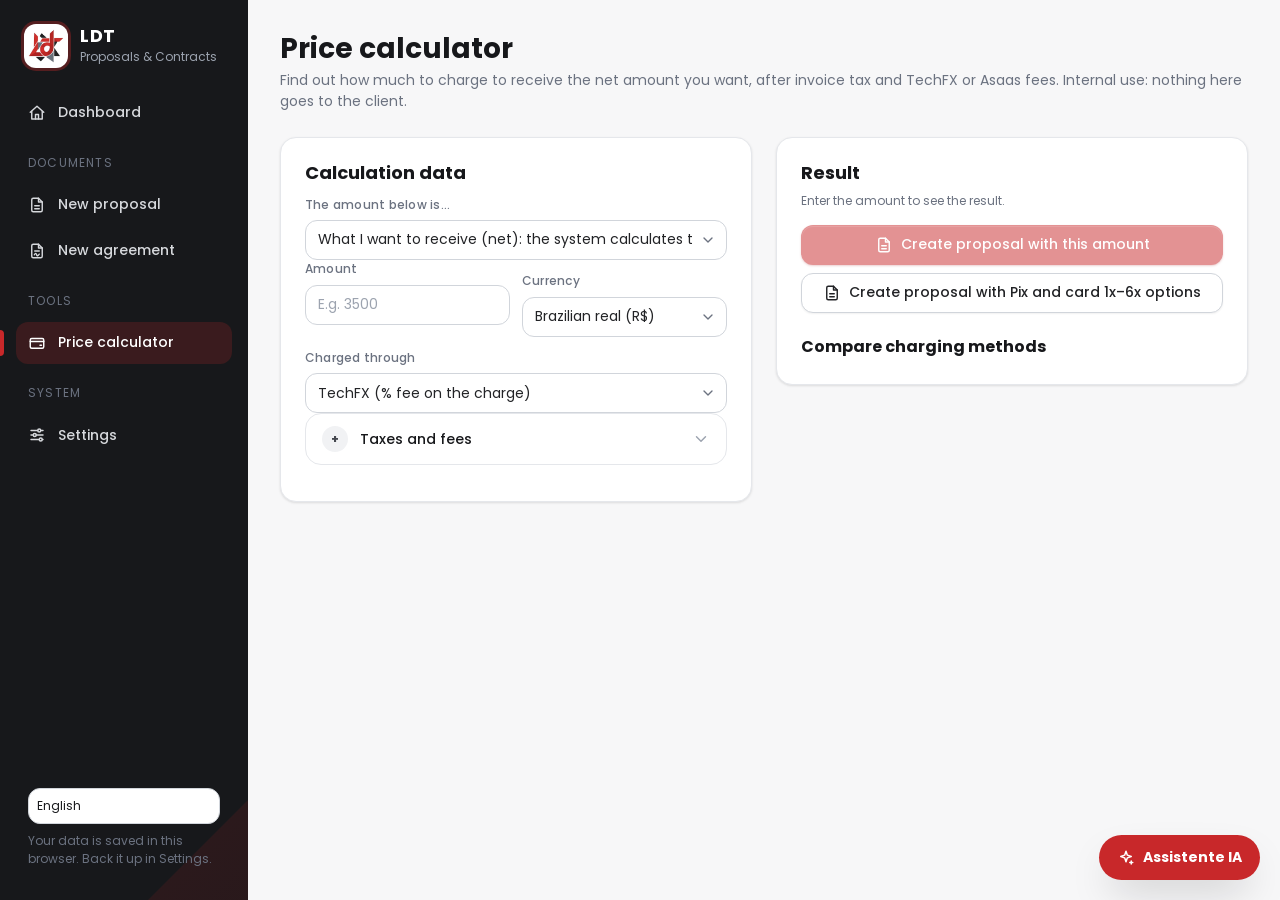
==== commit 0d486fec: "Atualizacao 14-11-2026 10:43" ====
--- a/calculadora/index.html
+++ b/calculadora/index.html
@@ -52,6 +52,7 @@
         <h2 id="h-out">Resultado</h2>
         <div id="calcOut" aria-live="polite"></div>
         <button class="btn btn-primary btn-block" id="use" type="button" style="margin-top:16px"><svg class="i" aria-hidden="true"><use href="#i-file"/></svg>Criar proposta com este valor</button>
+        <button class="btn btn-secondary btn-block" id="use-opts" type="button" style="margin-top:8px"><svg class="i" aria-hidden="true"><use href="#i-file"/></svg>Criar proposta com opções Pix e cartão 1x a 6x</button>
         <h3 style="margin:24px 0 4px;font-size:1rem">Comparar formas de cobrança</h3>
         <div id="cmpOut"></div>
       </section>
--- a/assets/css/app.css
+++ b/assets/css/app.css
@@ -154,3 +154,7 @@
 .ia-code{display:flex;gap:6px}.ia-code input{flex:1;padding:8px;border:1px solid var(--gray-300);border-radius:var(--r-sm)}
 .ia-note{margin:0;padding:0 12px 10px;font-size:var(--fs-xs);color:var(--gray-500)}
 @media print{.ia-fab,.ia-box{display:none!important}}
+
+.ia-tabs{display:flex;gap:4px;padding:8px 12px 0;background:#fff}
+.ia-tabs button{flex:1;padding:6px 8px;border:1px solid var(--gray-300);border-radius:var(--r-pill);background:#fff;font:500 var(--fs-xs) var(--font-sans);cursor:pointer}
+.ia-tabs button[aria-pressed=true]{background:var(--ink-900);border-color:var(--ink-900);color:#fff}
